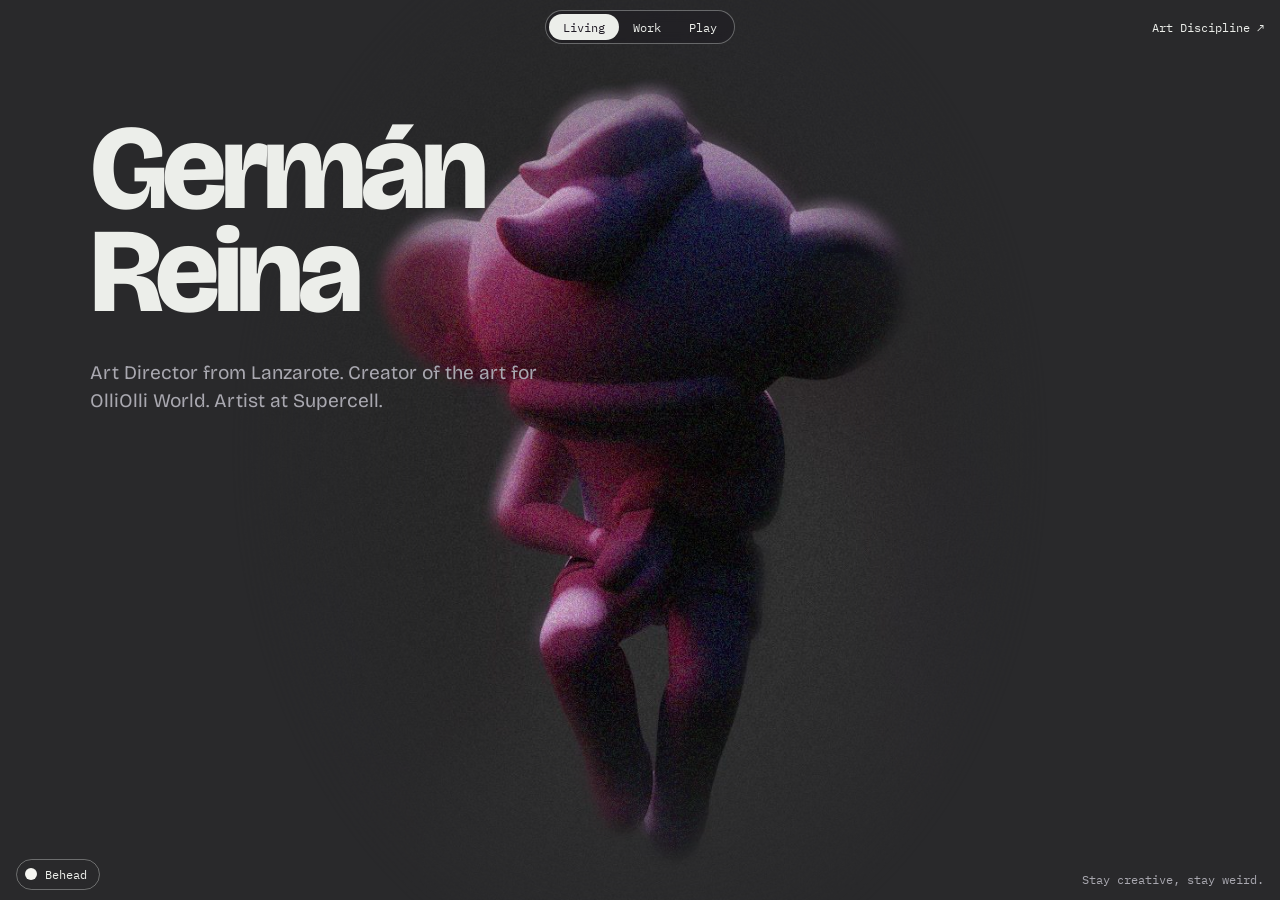
==== index.html @ c48fc584 "Home clip untouched on its own backdrop colour; head can go to the horizon; Living/Work labels; Play" ====
<!doctype html>
<html lang="en">
<head>
<meta charset="utf-8">
<meta name="viewport" content="width=device-width, initial-scale=1, viewport-fit=cover">
<title>Germán Reina</title>
<meta name="description" content="Germán Reina. Art Director from Lanzarote. Creator of the art for OlliOlli World. Artist at Supercell.">
<link rel="preconnect" href="https://fonts.googleapis.com">
<link rel="preconnect" href="https://fonts.gstatic.com" crossorigin>
<link rel="stylesheet" href="https://fonts.googleapis.com/css2?family=Bricolage+Grotesque:opsz,wght@12..96,400..800&family=IBM+Plex+Mono:wght@400;500&display=swap">
<link rel="stylesheet" href="css/style.css">
</head>
<body>
<!-- body:start -->
<header class="bar">
  <nav class="modes" aria-label="View">
    <a class="modes__btn" href="#gallery" data-mode="gallery">Living</a>
    <a class="modes__btn" href="#index" data-mode="index">Work</a>
    <a class="modes__btn" href="#play" data-mode="play">Play</a>
  </nav>
  <a class="bar__out" href="https://artdiscipline.com" target="_blank" rel="noopener">Art Discipline ↗</a>
</header>

<main>
  <section class="view gallery is-space" id="view-gallery" aria-label="Home">
    <div class="hero" id="hero">
      <div class="hero__stage" id="hero-stage" aria-hidden="true">
        <canvas class="hero__canvas" id="hero-canvas"></canvas>
        <video class="hero__video" id="hero-video" autoplay muted loop playsinline poster="images/home/ra-poster.jpg">
          <source src="images/home/ra.mp4" type="video/mp4">
        </video>
      </div>
      <div class="walltext walk__intro" id="hero-intro"></div>
    </div>
    <button class="daybtn" id="daybtn" type="button" aria-pressed="false"><span class="daybtn__dot" aria-hidden="true"></span><span id="daybtn-label">Behead</span></button>
    <div class="room" id="room" hidden></div>
    <div class="gallery__foot">
      <span id="room-count"></span>
      <span class="gallery__hint" id="hint"></span>
    </div>
  </section>

  <section class="view index" id="view-index" aria-label="Work" hidden>
    <div class="index__wrap">
      <div class="index__head">
        <h1 class="index__title">Work</h1>
        <div class="filters" role="group" aria-label="Filter projects">
          <button class="chip" type="button" data-filter="all" aria-pressed="true">Everything</button>
          <button class="chip" type="button" data-filter="studio" aria-pressed="false">Games and studio work</button>
          <button class="chip" type="button" data-filter="own" aria-pressed="false">Own projects</button>
        </div>
      </div>
      <p class="index__note" id="index-note"></p>
      <div class="table" id="table"></div>
      <footer class="index__foot" id="index-foot"></footer>
    </div>
  </section>
  <section class="view index" id="view-about" aria-label="About" hidden>
    <div class="index__wrap">
      <h1 class="index__title">About</h1>
      <div class="about">
        <div class="about__main">
          <p class="about__lead" id="about-lead"></p>
          <p class="about__text" id="about-text"></p>
          <h2>Get in touch</h2>
          <p class="about__mail"><a id="about-mail"></a></p>
          <div class="about__links" id="about-links"></div>
        </div>
        <figure class="about__photo" id="about-photo"></figure>
      </div>
      <div class="cols">
        <section>
          <h2>Experience</h2>
          <div class="rows" id="experience"></div>
        </section>
        <section>
          <h2>Talks &amp; workshops</h2>
          <div class="rows" id="talks"></div>
        </section>
      </div>
      <footer class="index__foot about__foot" id="about-foot"></footer>
    </div>
  </section>
  <section class="view play" id="view-play" aria-label="Play" hidden>
    <div class="play__head">
      <h1 class="index__title">Play</h1>
      <p class="play__note">Interactive sites and games.</p>
    </div>
    <figure class="play__frame" id="play-frame" aria-hidden="true">
      <div class="play__shot" id="play-shot"><a class="play__go" id="play-go" target="_blank" rel="noopener" tabindex="-1"></a></div>
      <figcaption id="play-cap"></figcaption>
    </figure>
    <nav class="play__list" id="play-list" aria-label="Interactive projects"></nav>
    <p class="play__foot" id="play-foot"></p>
    <div class="play__cross play__cross--h" id="cross-h" aria-hidden="true"></div>
    <div class="play__cross play__cross--v" id="cross-v" aria-hidden="true"></div>
    <span class="play__xy" id="cross-xy" aria-hidden="true"></span>
  </section>
</main>

<dialog class="sheet" id="sheet" aria-labelledby="sheet-title">
  <button class="sheet__close" type="button" id="sheet-close" aria-label="Close">Close ✕</button>
  <div class="sheet__body" id="sheet-body"></div>
</dialog>
<!-- body:end -->
<script src="js/projects.js"></script>
<script src="js/main.js"></script>
</body>
</html>
---- css/style.css ----
/* Layout: one fixed bar, then one of two views filling the rest of the screen.
   Gallery = a long foggy wall you walk sideways. Index = a plain list of the same projects. */
:root {
  --fog: #dde2e0;
  --fog-deep: #bfc8c6;
  --paper: #f5f5f1;
  --ink: #1f1a24;
  --ink-soft: #5c5762;
  --accent: #ff6b9a; /* the pink of the figure on the home page */
  --line: rgba(31, 26, 36, 0.16);
  --space: #29292b; /* the backdrop the home clip was rendered on, so the clip needs no correction */
  --star: #eceeea;
  --star-soft: #a9a8b0;

  --display: "Bricolage Grotesque", "Arial Narrow", Arial, sans-serif;
  --mono: "IBM Plex Mono", ui-monospace, Menlo, Consolas, monospace;

  --gutter-l: max(16px, env(safe-area-inset-left, 0px));
  --gutter-r: max(16px, env(safe-area-inset-right, 0px));
  color-scheme: light;
}

*, *::before, *::after { box-sizing: border-box; }
html, body { height: 100%; }
body {
  margin: 0;
  display: flex;
  flex-direction: column;
  overflow: hidden;
  background: var(--paper); /* the light pages run to the very bottom of the screen in one colour */
  color: var(--ink);
  font-family: var(--display);
  font-size: 16px;
  line-height: 1.45;
}
html { background: var(--paper); }
html:has(body[data-dark]), body[data-dark] { background: var(--space); }
html:has(body.is-skull[data-dark]), body.is-skull[data-dark] { background: #1f1f21; }
[hidden] { display: none !important; }
a { color: inherit; }
button { font: inherit; color: inherit; }
:focus-visible { outline: 2px solid var(--ink); outline-offset: 3px; }

/* ---------- bar ---------- */
.bar {
  flex: none;
  display: flex;
  align-items: center;
  justify-content: space-between;
  gap: 12px;
  padding-block: 10px;
  padding-left: var(--gutter-l);
  padding-right: var(--gutter-r);
  background: var(--paper);
  border-bottom: 1px solid var(--line);
  z-index: 5;
}
.bar__name {
  font-weight: 700;
  font-size: 1.05rem;
  letter-spacing: -0.01em;
  text-decoration: none;
  white-space: nowrap;
}
.bar__out {
  font-family: var(--mono);
  font-size: 0.78rem;
  text-decoration: none;
  white-space: nowrap;
}
.bar__out:hover { text-decoration: underline; }
.modes {
  display: flex;
  padding: 3px;
  border: 1px solid var(--ink);
  border-radius: 999px;
}
.modes__btn {
  padding: 4px 14px;
  border-radius: 999px;
  font-family: var(--mono);
  font-size: 0.78rem;
  text-decoration: none;
}
.modes { position: relative; touch-action: pan-y; user-select: none; -webkit-user-select: none; cursor: grab; }
.modes.is-dragging, .modes.is-dragging .modes__btn { cursor: grabbing; }
.modes__btn { position: relative; z-index: 1; transition: color 0.2s ease; -webkit-tap-highlight-color: transparent; }
.modes__btn.is-under { color: var(--paper); }
.modes__thumb { /* the pill that slides along the track; it overshoots a touch and settles */
  position: absolute;
  left: 0;
  top: 3px;
  bottom: 3px;
  width: 0;
  border-radius: 999px;
  background: var(--ink);
  opacity: 0;
  pointer-events: none;
  transition: transform 0.45s cubic-bezier(0.3, 1.4, 0.5, 1), width 0.3s ease, scale 0.16s ease, opacity 0.2s ease;
}
.modes.has-thumb .modes__thumb { opacity: 1; }
.modes.is-pressed .modes__thumb { scale: 0.93; }
.modes.is-dragging .modes__thumb { transition: width 0.16s ease, scale 0.16s ease; scale: 1.04 0.92; }
@media (prefers-reduced-motion: reduce) { .modes__thumb { transition: opacity 0.2s ease; } }
.bar { display: grid; grid-template-columns: 1fr auto 1fr; }
.bar .modes { grid-column: 2; }
.bar__out { grid-column: 3; justify-self: end; }
/* on the home page the bar has no band of its own: the switch floats over the dark */
body[data-float] .bar {
  position: absolute;
  left: 0;
  right: 0;
  top: 0;
  background: transparent;
  border-bottom-color: transparent;
}
body[data-dark] .bar { color: var(--star); }
body[data-dark] .modes { border-color: rgba(236, 238, 234, 0.35); background: rgba(23, 21, 29, 0.35); backdrop-filter: blur(6px); }
body[data-dark] .modes__thumb { background: var(--star); }
body[data-dark] .modes__btn.is-under { color: var(--ink); }
body[data-dark] .bar .glitch.is-glitching::after { mix-blend-mode: screen; }
body[data-dark] .bar :focus-visible { outline-color: var(--star); }
@media (max-width: 520px) {
  .bar__out { display: none; }
}

/* ---------- glitch on titles and links (js/main.js adds the classes) ---------- */
.glitch { position: relative; }
.glitch.is-glitching { animation: glitch-jolt 0.42s steps(1) both; }
.glitch.is-glitching::before,
.glitch.is-glitching::after {
  content: attr(data-text);
  position: absolute;
  inset: 0;
  box-sizing: border-box;
  padding: inherit;
  pointer-events: none;
  white-space: inherit;
  background: transparent;
}
.glitch.is-glitching::before { color: #ff2a5f; animation: glitch-a 0.42s steps(1) both; }
.glitch.is-glitching::after { color: #22e0ff; animation: glitch-b 0.42s steps(1) both; mix-blend-mode: multiply; }
.gallery .glitch.is-glitching::after,
.modes__btn[aria-current].glitch.is-glitching::after { mix-blend-mode: screen; }
@keyframes glitch-jolt {
  0% { transform: translate(0, 0); }
  15% { transform: translate(-2px, 0) skewX(-6deg); }
  30% { transform: translate(2px, 0); }
  45% { transform: translate(-1px, 0) skewX(4deg); }
  60% { transform: translate(1px, 0); }
  100% { transform: none; }
}
@keyframes glitch-a {
  0% { clip-path: inset(8% 0 70% 0); transform: translate(-4px, 0); }
  20% { clip-path: inset(55% 0 20% 0); transform: translate(5px, 0); }
  40% { clip-path: inset(30% 0 52% 0); transform: translate(-6px, 0); }
  60% { clip-path: inset(72% 0 6% 0); transform: translate(3px, 0); }
  80% { clip-path: inset(18% 0 66% 0); transform: translate(-2px, 0); }
  100% { clip-path: inset(50% 0 50% 0); transform: none; }
}
@keyframes glitch-b {
  0% { clip-path: inset(62% 0 14% 0); transform: translate(4px, 0); }
  20% { clip-path: inset(12% 0 68% 0); transform: translate(-5px, 0); }
  40% { clip-path: inset(80% 0 4% 0); transform: translate(6px, 0); }
  60% { clip-path: inset(36% 0 44% 0); transform: translate(-3px, 0); }
  80% { clip-path: inset(4% 0 82% 0); transform: translate(2px, 0); }
  100% { clip-path: inset(50% 0 50% 0); transform: none; }
}
.hero .walk__intro h1 { pointer-events: auto; cursor: pointer; width: max-content; max-width: 100%; }
.hero .walk__intro h1:focus-visible { outline-color: var(--star); }
@media (prefers-reduced-motion: reduce) {
  .glitch.is-glitching, .glitch.is-glitching::before, .glitch.is-glitching::after { animation: none; content: none; }
}

/* ---------- views ---------- */
main { flex: 1; min-height: 0; position: relative; }
.view { height: 100%; }

/* ---------- gallery ---------- */
.gallery {
  position: relative;
  overflow: hidden;
  background:
    linear-gradient(to bottom, var(--paper) 0%, var(--fog) 55%, var(--fog) 76%, var(--fog-deep) 76%, var(--fog) 100%);
}
.room {
  position: relative;
  height: 100%;
  display: flex;
  align-items: center;
  gap: clamp(56px, 10vw, 160px);
  padding: 0 max(16px, 9vw) 9vh;
  overflow-x: auto;
  overflow-y: hidden;
  scrollbar-width: none;
  cursor: grab;
  outline-offset: -4px;
}
.room::-webkit-scrollbar { display: none; }
.room.is-dragging { cursor: grabbing; }

.walltext {
  flex: none;
  width: min(34rem, 82vw);
}
.walltext h1 {
  margin: 0 0 0.3em;
  font-size: clamp(3.2rem, 11vw, 7.5rem);
  font-weight: 800;
  line-height: 0.86;
  letter-spacing: -0.045em;
  text-wrap: balance;
}
.walltext p {
  margin: 0;
  max-width: 30rem;
  font-size: clamp(1rem, 1.6vw, 1.2rem);
  color: var(--ink-soft);
}
.walltext--end h2 {
  margin: 0 0 0.4em;
  font-size: clamp(2rem, 5vw, 3.4rem);
  font-weight: 800;
  line-height: 0.95;
  letter-spacing: -0.03em;
}
.walltext__links {
  display: flex;
  flex-direction: column;
  align-items: flex-start;
  gap: 6px;
  margin-top: 1.2em;
  font-family: var(--mono);
  font-size: 0.9rem;
}

.piece {
  flex: none;
  display: flex;
  flex-direction: column;
  gap: 10px;
  padding: 0;
  border: 0;
  background: none;
  text-align: left;
  cursor: pointer;
  transform: translateY(var(--lift, 0));
  transition: filter 0.25s linear, opacity 0.25s linear;
  will-change: filter, opacity;
}
.frame {
  position: relative;
  display: block;
  height: min(calc(var(--h) * 1vh), 34rem);
  aspect-ratio: var(--ar);
  max-width: 82vw;
  overflow: hidden;
  background: var(--tone);
  box-shadow: 0 30px 50px -28px rgba(31, 26, 36, 0.55);
  transition: transform 0.3s ease;
}
.piece:hover .frame, .piece:focus-visible .frame { transform: translateY(-6px); }
.frame img { display: block; width: 100%; height: 100%; object-fit: cover; }
.frame--empty {
  display: flex;
  flex-direction: column;
  justify-content: space-between;
  padding: clamp(12px, 2vw, 22px);
  background:
    repeating-linear-gradient(135deg, rgba(31, 26, 36, 0.06) 0 2px, transparent 2px 14px),
    var(--tone);
}
.frame__pending {
  font-family: var(--mono);
  font-size: 0.7rem;
  letter-spacing: 0.08em;
  text-transform: uppercase;
}
.frame__title {
  font-size: clamp(1.6rem, 4.4vh, 3rem);
  font-weight: 800;
  line-height: 0.92;
  letter-spacing: -0.03em;
  overflow-wrap: anywhere;
}
.label {
  display: flex;
  justify-content: space-between;
  gap: 16px;
  font-family: var(--mono);
  font-size: 0.75rem;
  color: var(--ink-soft);
}
.label b { font-weight: 500; color: var(--ink); }

.fog, .grain { position: absolute; inset: 0; pointer-events: none; }
.fog i {
  position: absolute;
  width: 70vw;
  height: 60%;
  border-radius: 50%;
  background: radial-gradient(closest-side, rgba(245, 245, 241, 0.85), rgba(245, 245, 241, 0));
  filter: blur(30px);
  animation: drift 46s linear infinite alternate;
}
.fog i:nth-child(1) { left: -30vw; top: 5%; }
.fog i:nth-child(2) { left: 45vw; top: 38%; animation-duration: 64s; animation-direction: alternate-reverse; }
.fog i:nth-child(3) { left: 10vw; top: 62%; height: 45%; animation-duration: 80s; }
@keyframes drift {
  from { transform: translateX(-12vw); }
  to { transform: translateX(28vw); }
}
.grain {
  opacity: 0.22;
  mix-blend-mode: multiply;
  background-image: url("data:image/svg+xml,%3Csvg xmlns='http://www.w3.org/2000/svg' width='160' height='160'%3E%3Cfilter id='n'%3E%3CfeTurbulence type='fractalNoise' baseFrequency='.9' numOctaves='2' stitchTiles='stitch'/%3E%3CfeColorMatrix values='0 0 0 0 0 0 0 0 0 0 0 0 0 0 0 0 0 0 .55 0'/%3E%3C/filter%3E%3Crect width='100%25' height='100%25' filter='url(%23n)'/%3E%3C/svg%3E");
}
.gallery__foot {
  position: absolute;
  left: 0;
  right: 0;
  bottom: 0;
  display: flex;
  justify-content: space-between;
  gap: 12px;
  padding-block: 12px;
  padding-left: var(--gutter-l);
  padding-right: var(--gutter-r);
  padding-bottom: calc(12px + env(safe-area-inset-bottom, 0px));
  font-family: var(--mono);
  font-size: 0.75rem;
  pointer-events: none;
}

/* ---------- walkable gallery ---------- */
.walk { position: absolute; inset: 0; }
.walk canvas { display: block; width: 100%; height: 100%; touch-action: none; }
.walk__intro {
  position: absolute;
  left: max(16px, 7vw);
  top: 9%;
  pointer-events: none;
}
.walk__up, .walk__end {
  position: absolute;
  font-family: var(--mono);
  font-size: 0.8rem;
  color: var(--star);
}
.walk__up {
  left: 50%;
  bottom: calc(44px + env(safe-area-inset-bottom, 0px));
  transform: translateX(-50%);
  width: 46px;
  height: 46px;
  padding: 0;
  border: 1px solid var(--star-soft);
  border-radius: 50%;
  background: var(--space);
  color: var(--star);
  font-size: 1.15rem;
  line-height: 1;
  cursor: pointer;
  z-index: 3;
}
.walk__up:hover { background: var(--accent); border-color: var(--accent); color: var(--ink); }
.walk__end {
  left: 50%;
  bottom: 52px;
  transform: translateX(-50%);
  z-index: 2;
  display: flex;
  flex-wrap: wrap;
  align-items: center;
  justify-content: center;
  gap: 10px 16px;
  width: max-content;
  max-width: calc(100% - 32px);
  padding: 12px 18px;
  border: 1px solid var(--star-soft);
  border-radius: 14px;
  background: var(--space);
}
.walk__end button {
  padding: 5px 14px;
  border: 0;
  border-radius: 999px;
  background: var(--accent);
  color: var(--ink);
  cursor: pointer;
}
.walk__up:focus-visible, .walk__end button:focus-visible, .walk__end a:focus-visible { outline-color: var(--star); }

/* soft focus and darkness towards the edges of the view, clear around the figure */
.walk__blur {
  position: absolute;
  inset: 0;
  pointer-events: none;
  background: radial-gradient(ellipse 75% 75% at 50% 50%, rgba(23, 21, 29, 0) 45%, rgba(23, 21, 29, 0.6) 100%);
  -webkit-backdrop-filter: blur(5px);
  backdrop-filter: blur(5px);
  -webkit-mask-image: radial-gradient(ellipse 72% 72% at 50% 50%, transparent 52%, #000 100%);
  mask-image: radial-gradient(ellipse 72% 72% at 50% 50%, transparent 52%, #000 100%);
  opacity: 0;
  transition: opacity 1.2s ease;
}
.walk[data-mode="walk"] .walk__blur, .walk[data-mode="drop"] .walk__blur { opacity: 1; }

/* the fall: project cards spiral up around the figure.
   Two layers with the same perspective: one under the canvas (behind the figure), one over it. */
.walk canvas { position: relative; z-index: 1; }
.walk__blur { z-index: 2; }
.walk__intro { z-index: 3; }
.walk__end { z-index: 3; }
.fall {
  position: absolute;
  inset: 0;
  overflow: hidden;
  pointer-events: none;
  perspective: 1100px;
  perspective-origin: 50% 50%;
}
.fall--back { z-index: 0; }
.fall--front { z-index: 2; }
.fcard {
  position: absolute;
  left: 50%;
  top: 50%;
  will-change: transform, opacity;
}
.fcard__art {
  position: relative;
  display: block;
  width: min(30vw, 27rem, calc(46vh * (var(--ar))));
  padding: 0;
  border: 0;
  background: none;
  cursor: pointer;
  pointer-events: auto;
  touch-action: none;
}
.fcard__art .frame {
  width: 100%;
  max-width: none;
  height: auto;
  border-radius: 18px;
  box-shadow: 0 50px 80px -30px rgba(0, 0, 0, 0.85);
}
.fcard__art .frame--empty .frame__title { visibility: hidden; }
.fcard__art:hover .frame, .fcard__art:focus-visible .frame { transform: scale(1.03); }
.fcard__art:focus-visible { outline-color: var(--star); }
.fcard__pill {
  position: absolute;
  left: 16px;
  bottom: 16px;
  padding: 3px 12px;
  border-radius: 999px;
  background: var(--paper);
  color: var(--ink);
  font-family: var(--mono);
  font-size: 0.85rem;
}
.fcard__text { display: none; }
@media (max-width: 720px) {
  .fcard__art { width: min(56vw, 20rem, calc(32vh * (var(--ar)))); }
}

/* other home screens being tried out, and the switch between them */
.stage { position: absolute; inset: 0; }
.stage canvas { display: block; width: 100%; height: 100%; touch-action: none; position: relative; z-index: 1; }
.homes {
  position: absolute;
  right: max(16px, env(safe-area-inset-right, 0px));
  top: 14px;
  z-index: 4;
  display: flex;
  flex-wrap: wrap;
  justify-content: flex-end;
  align-items: center;
  gap: 4px;
  max-width: calc(100% - 32px);
  font-family: var(--mono);
  font-size: 0.74rem;
  color: var(--star-soft);
}
.homes span { margin-right: 6px; }
.homes a {
  padding: 4px 11px;
  border: 1px solid var(--star-soft);
  border-radius: 999px;
  background: var(--space);
  color: var(--star);
  text-decoration: none;
}
.homes a[aria-current] { background: var(--star); border-color: var(--star); color: var(--ink); }
.homes a:focus-visible { outline-color: var(--star); }
.tip {
  position: fixed;
  z-index: 6;
  transform: translate(14px, 14px);
  padding: 3px 12px;
  border-radius: 999px;
  background: var(--paper);
  color: var(--ink);
  font-family: var(--mono);
  font-size: 0.8rem;
  pointer-events: none;
  white-space: nowrap;
}
@media (max-width: 720px) {
  .homes { top: auto; bottom: calc(64px + env(safe-area-inset-bottom, 0px)); left: 16px; right: 16px; justify-content: flex-start; }
}

/* on a phone the name sits over the building, so it gets a dark fade behind it */
@media (max-width: 720px) {
  .gallery.is-space .walk__intro {
    left: 0;
    right: 0;
    top: 0;
    width: auto;
    padding: 9% max(16px, env(safe-area-inset-right, 0px)) 56px max(16px, env(safe-area-inset-left, 0px));
    background: linear-gradient(var(--space) 62%, rgba(23, 21, 29, 0));
  }
}

/* the interactive gallery sits in dark space; the rest of the site stays light */
.gallery.is-space { background: var(--space); }
.gallery.is-space .grain { display: none; }
.gallery.is-space .walltext h1 { color: var(--star); }
.gallery.is-space .walltext p { color: var(--star-soft); }
.gallery.is-space .gallery__foot { color: var(--star-soft); z-index: 4; }

.gallery.is-space .walltext .walk__cta {
  margin-top: 1.4em;
  font-family: var(--mono);
  font-size: 0.85rem;
  color: var(--accent);
}

/* ---------- index ---------- */
.index { overflow-y: auto; background: var(--paper); }
.index::after { /* the bottom edge blurs out as the list scrolls under it */
  content: "";
  display: block;
  position: sticky;
  left: 0;
  bottom: 0;
  z-index: 3;
  height: 72px;
  margin-top: -72px;
  pointer-events: none;
  -webkit-backdrop-filter: blur(7px);
  backdrop-filter: blur(7px);
  background: linear-gradient(rgba(245, 245, 241, 0), var(--paper));
  -webkit-mask-image: linear-gradient(transparent, #000 75%);
  mask-image: linear-gradient(transparent, #000 75%);
  transition: opacity 0.2s;
}

.index.is-end::after { opacity: 0; } /* at the very bottom there is nothing left to blur, so the page ends clean */
.index__wrap {
  max-width: 68rem;
  margin: 0 auto;
  padding-block: clamp(24px, 5vw, 56px);
  padding-left: var(--gutter-l);
  padding-right: var(--gutter-r);
}
.index__head {
  display: flex;
  flex-wrap: wrap;
  align-items: flex-end;
  justify-content: space-between;
  gap: 16px;
  margin-bottom: 20px;
}
.index__title {
  margin: 0;
  font-size: clamp(2.4rem, 7vw, 4.5rem);
  font-weight: 800;
  line-height: 0.9;
  letter-spacing: -0.04em;
}
.filters { display: flex; flex-wrap: wrap; gap: 6px; }
.chip {
  padding: 5px 12px;
  border: 1px solid var(--ink);
  border-radius: 999px;
  background: none;
  font-family: var(--mono);
  font-size: 0.75rem;
  cursor: pointer;
}
.chip[aria-pressed="true"] { background: var(--ink); color: var(--paper); }

.table { border-top: 1px solid var(--ink); }
.row {
  display: grid;
  grid-template-columns: 6.5rem minmax(0, 1.3fr) minmax(0, 1.2fr) minmax(0, 1.2fr) 1.5rem;
  align-items: baseline;
  gap: 16px;
  width: 100%;
  padding: 14px 8px;
  border: 0;
  border-bottom: 1px solid var(--line);
  background: none;
  text-align: left;
  cursor: pointer;
}
.row:hover, .row:focus-visible { background: var(--accent); }
.row__year, .row__role, .row__with, .row__go {
  font-family: var(--mono);
  font-size: 0.8rem;
  font-variant-numeric: tabular-nums;
}
.row__role, .row__with { color: var(--ink-soft); }
.row:hover .row__role, .row:hover .row__with { color: var(--ink); }
.row__title {
  font-size: clamp(1.2rem, 2.4vw, 1.7rem);
  font-weight: 700;
  line-height: 1.05;
  letter-spacing: -0.02em;
}
.row__go { text-align: right; }
@media (max-width: 720px) {
  .row { grid-template-columns: 5.5rem minmax(0, 1fr); gap: 4px 12px; }
  .row__role, .row__with { grid-column: 2; }
  .row__go { display: none; }
}
.index__foot {
  position: relative;
  z-index: 4; /* above the blur at the bottom edge, so the links stay sharp */
  display: flex;
  flex-wrap: wrap;
  gap: 8px 20px;
  margin-top: 28px;
  font-family: var(--mono);
  font-size: 0.8rem;
}
.index__foot .credit, .play__foot .credit { margin-left: auto; color: var(--ink-soft); }

/* ---------- home: the Ra video behind the name ---------- */
.hero {
  position: absolute;
  inset: 0;
  overflow: hidden;
  perspective: 1200px;
}
.hero__stage {
  position: absolute;
  inset: -4%;
  transition: transform 0.6s cubic-bezier(0.2, 0.7, 0.2, 1);
  will-change: transform;
}
.hero__canvas {
  position: absolute;
  inset: 0;
  width: 100%;
  height: 100%;
  touch-action: none;
}
/* the video only feeds the canvas */
.hero__video { position: absolute; left: 0; top: 0; width: 2px; height: 2px; opacity: 0; pointer-events: none; }
.hero .walk__intro { pointer-events: none; top: max(13%, 84px); }
@media (max-width: 720px) {
  .hero .walltext h1 { font-size: clamp(2.6rem, 13vw, 3.4rem); }
  .gallery.is-space .hero .walk__intro { top: 0; padding-top: 76px; padding-bottom: 40px; background: linear-gradient(var(--space) 40%, rgba(23, 21, 29, 0)); }
}
@media (prefers-reduced-motion: reduce) { .hero__stage { transition: none; } }

/* ---------- day / night switch on the home page ---------- */
.daybtn {
  position: absolute;
  left: max(16px, env(safe-area-inset-left, 0px));
  bottom: calc(10px + env(safe-area-inset-bottom, 0px));
  z-index: 5;
  display: flex;
  align-items: center;
  gap: 8px;
  padding: 6px 12px 6px 8px;
  border: 1px solid rgba(236, 238, 234, 0.35);
  border-radius: 999px;
  background: none;
  color: var(--star);
  font-family: var(--mono);
  font-size: 0.75rem;
  cursor: pointer;
}
.daybtn__dot { width: 12px; height: 12px; border-radius: 50%; background: var(--paper); }
.daybtn[aria-pressed="true"] .daybtn__dot { background: var(--accent); }
.daybtn:hover { border-color: var(--accent); color: var(--accent); }
.daybtn:focus-visible { outline-color: var(--star); }
/* skull mode: a touch darker, the name out of focus so the skull has the stage */
.gallery.is-space { transition: background-color 0.8s ease; }
.gallery.is-space.is-skull { background: #1f1f21; }
.gallery .walltext h1, .gallery .walltext p { transition: filter 0.5s ease, opacity 0.5s ease; }
.gallery.is-skull .walltext h1, .gallery.is-skull .walltext p { filter: blur(2.2px); opacity: 0.6; }
.gallery.is-skull .hero .walk__intro h1 { pointer-events: none; }
.hero__gl { position: absolute; inset: 0; width: 100%; height: 100%; pointer-events: none; }
.gallery.is-skull .hero__canvas { cursor: grab; }
.gallery.is-skull .hero.is-holding .hero__canvas { cursor: grabbing; }
.gallery.is-skull .hero__stage { transform: none !important; }
.gallery.is-switching .hero, .gallery.is-switching .gallery__foot { animation: flip-glitch 0.5s steps(1) both; }
@keyframes flip-glitch { /* a jolt in torn strips; no inverted colours, which flashed white blocks */
  0% { transform: translate(-10px, 0) skewX(-4deg); filter: saturate(1.8) hue-rotate(-25deg); clip-path: inset(0 0 62% 0); }
  14% { transform: translate(14px, 0); filter: none; clip-path: inset(38% 0 20% 0); }
  28% { transform: translate(-6px, 3px) skewX(3deg); filter: saturate(1.8) hue-rotate(25deg); clip-path: inset(70% 0 0 0); }
  42% { transform: translate(8px, -2px); filter: none; clip-path: inset(12% 0 48% 0); }
  58% { transform: translate(-3px, 0); filter: none; clip-path: none; }
  74% { transform: translate(2px, 0); filter: none; }
  100% { transform: none; filter: none; clip-path: none; }
}
@media (prefers-reduced-motion: reduce) { .gallery.is-switching .hero, .gallery.is-switching .gallery__foot { animation: none; } }
@media (max-width: 720px) {
  .gallery.is-space.is-skull .hero .walk__intro { background: none; }
  .gallery__hint { text-align: right; }
}

/* ---------- play: a staircase of sites, in the Index's light style ---------- */
.play {
  position: relative;
  overflow: hidden;
  background: var(--paper);
  color: var(--ink);
  cursor: crosshair;
  touch-action: none; /* the page handles the drag itself, so the browser does not fight it */
}
.play__head {
  position: absolute;
  z-index: 4;
  left: max(16px, 6vw, env(safe-area-inset-left, 0px));
  top: clamp(24px, 5vw, 56px);
  transition: opacity 0.3s ease, filter 0.3s ease;
}
/* the top of the page keeps its heading readable: names sliding up under it fade and blur out */
.play::before {
  content: "";
  position: absolute;
  z-index: 3;
  left: 0;
  right: 0;
  top: 0;
  height: clamp(165px, 27vh, 230px);
  pointer-events: none;
  background: linear-gradient(var(--paper) 45%, rgba(245, 245, 241, 0));
  -webkit-backdrop-filter: blur(7px);
  backdrop-filter: blur(7px);
  -webkit-mask-image: linear-gradient(#000 55%, transparent);
  mask-image: linear-gradient(#000 55%, transparent);
}
.play__foot {
  position: absolute;
  z-index: 4;
  display: flex;
  flex-wrap: wrap;
  gap: 8px 20px;
  left: 0;
  right: 0;
  bottom: 0;
  margin: 0;
  padding: 34px max(16px, 6vw, env(safe-area-inset-right, 0px)) calc(12px + env(safe-area-inset-bottom, 0px)) max(16px, 6vw, env(safe-area-inset-left, 0px));
  background: linear-gradient(rgba(245, 245, 241, 0), var(--paper) 55%); /* the wheel's names fade out behind the links */
  font-family: var(--mono);
  font-size: 0.8rem;
}
.play__note { margin: 10px 0 0; font-family: var(--mono); font-size: 0.8rem; color: var(--ink-soft); }
.play__list {
  position: absolute;
  z-index: 2;
  inset: 0;
  display: flex;
  flex-direction: column;
  align-items: flex-start;
  transition: transform 0.45s cubic-bezier(0.2, 0.8, 0.2, 1);
  will-change: transform;
}
.play__list.is-dragging { transition: none; }
.play__item {
  --push: 0;
  position: relative;
  z-index: 2;
  display: block;
  flex: none;
  height: var(--line, 1.22em);
  margin-left: calc(var(--i) * var(--step, 0px));   /* each name one step further right */
  padding: 0 0.06em;
  color: var(--ink);
  font-weight: 800;
  line-height: var(--line, 1.22em);
  letter-spacing: -0.045em;
  text-decoration: none;
  white-space: nowrap;
  cursor: pointer;
  /* the names before and after the chosen one fly away from it along the staircase's own diagonal */
  transform: translate(calc(var(--push) * var(--step, 0px) * 0.85), calc(var(--push) * var(--line, 1.22em) * 0.85));
  transition: transform 0.55s cubic-bezier(0.2, 1.5, 0.35, 1), opacity 0.25s, filter 0.25s;
}
.play.has-active .play__item:not(.is-active) { opacity: 0.3; filter: blur(1.5px); }
.play__item--soon { cursor: default; }
/* no highlight and no glow on the chosen name */
.play__item.is-active { z-index: 4; }
.play__item:focus-visible { outline-color: var(--ink); }
.play__frame {
  position: absolute;
  z-index: 1;
  left: 54%;
  top: 54%;
  width: min(52vw, 46rem, 92vh);
  margin: 0;
  transform: translate(-50%, -50%);
  opacity: 0;
  pointer-events: none;
}
.play__frame.is-in { opacity: 1; }
.play__shot {
  aspect-ratio: 16 / 10;
  border: 1px solid var(--ink);
  background-size: cover;
  background-position: center top;
}
.play__frame figcaption { margin-top: 6px; font-family: var(--mono); font-size: 0.74rem; color: var(--ink-soft); }
.play__frame.is-in .play__shot { animation: frame-in 0.34s steps(1) both; }
@keyframes frame-in { /* opens in a few torn strips, then holds still */
  0% { clip-path: inset(0 0 78% 0); transform: translateX(-10px); }
  25% { clip-path: inset(34% 0 30% 0); transform: translateX(8px); }
  50% { clip-path: inset(0 0 22% 0); transform: translateX(-4px); }
  75% { clip-path: inset(0 0 0 0); transform: translateX(2px); }
  100% { clip-path: inset(0 0 0 0); transform: none; }
}
.play__tag { display: none; }
/* ---- the wheel ---- */
.play.is-wheel .play__list { display: block; transition: none; transform: none; transform-style: preserve-3d; pointer-events: none; } /* names set back in depth would otherwise sit behind the list's own surface and miss the pointer */
.play.is-wheel .play__item {
  position: absolute;
  left: 0;
  top: 0;
  margin: 0;
  transform-origin: 0 50%;
  transition: opacity 0.2s;
  will-change: transform, opacity;
  backface-visibility: hidden;
}
.play.is-wheel.has-active .play__item:not(.is-active) { opacity: inherit; filter: inherit; }
.play.is-wheel .play__frame {
  z-index: 3;
  left: 0;
  top: 0;
  width: min(42vw, 38rem, 78vh);
  transform-origin: 0 0;
  transition: opacity 0.16s ease; /* its growth is driven frame by frame, on the same clock as the wheel */
}
.play__go { display: none; }
.play.is-wheel .play__go { display: block; position: absolute; inset: 0; z-index: 1; }
.play.is-wheel .play__frame.is-in { pointer-events: auto; }
.play.is-wheel .play__frame.is-in .play__shot { animation: none; }
.play.is-wheel .play__shot { position: relative; }
.play.is-wheel .play__shot::after { /* starts as solid ink, like the word it grew from, and clears to show the site */
  content: "";
  position: absolute;
  inset: 0;
  background: var(--ink);
  opacity: 1;
  transition: opacity 0.4s ease 0.1s;
}
.play.is-wheel .play__frame.is-in .play__shot::after { opacity: 0; }
.play.is-wheel .play__item { transition: opacity 0.14s ease; }
.play.is-wheel .play__frame figcaption { position: absolute; left: 0; top: 100%; right: 0; opacity: 0; transition: opacity 0.25s ease 0.4s; }
.play.is-wheel .play__frame.is-in figcaption { opacity: 1; }
@media (max-width: 720px) { .play.is-wheel .play__frame { width: min(76vw, 22rem); } }
.play__cross, .play__xy { position: absolute; left: 0; top: 0; z-index: 5; pointer-events: none; opacity: 0; }
.play.has-cross .play__cross, .play.has-cross .play__xy { opacity: 1; }
.play__cross--h { width: 100%; height: 1px; background: var(--line); }
.play__cross--v { width: 1px; height: 100%; background: var(--line); }
.play__xy { font-family: var(--mono); font-size: 0.66rem; color: var(--ink-soft); white-space: pre; }
@media (max-width: 720px) {
  .play__frame { width: min(84vw, 24rem); }
}
@media (prefers-reduced-motion: reduce) {
  .play__item, .play__list { transition: none; }
  .play__frame.is-in .play__shot { animation: none; }
}

/* ---------- the four doors under the name ---------- */
.walk__doors {
  display: grid;
  grid-template-columns: repeat(2, minmax(0, max-content));
  gap: 0 28px;
  margin-top: 1.6em;
}
.walk__door {
  display: flex;
  flex-direction: column;
  padding: 9px 0 10px;
  border-top: 1px solid rgba(236, 238, 234, 0.22);
  color: var(--star);
  text-decoration: none;
  pointer-events: auto;
}
.walk__door-title { font-size: 1.05rem; font-weight: 700; letter-spacing: -0.01em; }
.walk__door-sub { font-family: var(--mono); font-size: 0.72rem; color: var(--star-soft); }
.walk__door:hover, .walk__door:focus-visible { color: var(--accent); border-top-color: var(--accent); outline-color: var(--star); }

/* ---------- index note, about ---------- */
.index__note { margin: -6px 0 16px; font-family: var(--mono); font-size: 0.8rem; color: var(--ink-soft); }
#view-about h2 {
  margin: 0 0 10px;
  font-family: var(--mono);
  font-size: 0.76rem;
  font-weight: 500;
  letter-spacing: 0.08em;
  text-transform: uppercase;
  color: var(--ink-soft);
}
#view-about p, #view-about figure { margin: 0; }
.about {
  display: grid;
  grid-template-columns: minmax(0, 1fr) minmax(0, 0.85fr);
  gap: clamp(24px, 5vw, 64px);
  align-items: start;
  margin-top: clamp(20px, 3vw, 36px);
}
.about__lead {
  font-size: clamp(1.5rem, 3.2vw, 2.3rem);
  font-weight: 700;
  line-height: 1.05;
  letter-spacing: -0.025em;
  text-wrap: balance;
}
#view-about .about__text { margin: 0.9em 0 2em; max-width: 34rem; font-size: 1.1rem; }
.about__mail { font-size: clamp(1.1rem, 2vw, 1.4rem); font-weight: 700; overflow-wrap: anywhere; }
.about__links {
  display: flex;
  flex-wrap: wrap;
  gap: 6px 16px;
  margin-top: 14px;
  font-family: var(--mono);
  font-size: 0.82rem;
}
.about__photo img { display: block; width: 100%; height: auto; }
.about__photo figcaption { margin-top: 6px; font-family: var(--mono); font-size: 0.72rem; color: var(--ink-soft); }
.cols {
  display: grid;
  grid-template-columns: repeat(2, minmax(0, 1fr));
  gap: clamp(24px, 5vw, 64px);
  margin-top: clamp(32px, 5vw, 56px);
}
.rows { border-top: 1px solid var(--ink); }
.xrow {
  display: grid;
  grid-template-columns: 9.5rem minmax(0, 1fr);
  gap: 14px;
  padding: 12px 0;
  border-bottom: 1px solid var(--line);
  text-decoration: none;
}
.xrow--link { grid-template-columns: minmax(0, 1fr); padding-inline: 8px; margin-inline: -8px; }
.xrow--link:hover, .xrow--link:focus-visible { background: var(--accent); }
.xrow__when { font-family: var(--mono); font-size: 0.76rem; color: var(--ink-soft); padding-top: 3px; }
.xrow__body { display: flex; flex-direction: column; min-width: 0; }
.xrow__body strong { font-size: 1.1rem; font-weight: 700; letter-spacing: -0.01em; }
.xrow__body span { color: var(--ink-soft); }
.about__foot { justify-content: space-between; color: var(--ink-soft); }
.sheet__links { display: flex; flex-direction: column; align-items: flex-start; gap: 6px; margin: 0; font-family: var(--mono); font-size: 0.85rem; }
@media (max-width: 720px) {
  .about, .cols { grid-template-columns: minmax(0, 1fr); }
  .about__photo { order: -1; }
  .xrow { grid-template-columns: minmax(0, 1fr); gap: 2px; }
  .walk__doors { margin-top: 1em; }
  .walk__door { padding: 6px 0 7px; }
}

/* ---------- index: a preview that follows the pointer along the rows ---------- */
.peek {
  position: fixed;
  left: 0;
  top: 0;
  z-index: 0; /* behind the list, so the rows stay readable over it */
  width: min(58vw, 54rem, 120vh);
  aspect-ratio: 16 / 10;
  display: flex;
  align-items: flex-end;
  padding: 10px 12px;
  border: 1px solid var(--ink);
  background-color: var(--paper);
  background-size: cover;
  background-position: center;
  font-family: var(--mono);
  font-size: 0.7rem;
  letter-spacing: 0.08em;
  text-transform: uppercase;
  color: rgba(31, 26, 36, 0.6);
  pointer-events: none;
  opacity: 0;
  transition: opacity 0.15s ease;
  will-change: transform;
}
.peek.is-on { opacity: 1; }
@media (pointer: coarse) { .peek { display: none; } } /* phones keep the plain list */
.index__wrap { position: relative; z-index: 1; }

/* ---------- project sheet ---------- */
.sheet {
  width: min(40rem, 100%);
  max-width: 100%;
  height: 100%;
  max-height: 100%;
  margin: 0 0 0 auto;
  padding: 0;
  border: 0;
  border-left: 1px solid var(--ink);
  background: var(--paper);
  color: var(--ink);
  overflow-y: auto;
}
.sheet::backdrop { background: rgba(221, 226, 224, 0.7); backdrop-filter: blur(6px); }
.sheet__close {
  position: sticky;
  top: 0;
  float: right;
  margin: 12px var(--gutter-r) 0 0;
  padding: 5px 12px;
  border: 1px solid var(--ink);
  border-radius: 999px;
  background: var(--paper);
  font-family: var(--mono);
  font-size: 0.75rem;
  cursor: pointer;
  z-index: 1;
}
.sheet__body {
  padding-block: clamp(20px, 4vw, 40px);
  padding-left: max(20px, env(safe-area-inset-left, 0px));
  padding-right: max(20px, env(safe-area-inset-right, 0px));
}
.sheet__title {
  margin: 0 0 0.35em;
  font-size: clamp(2.2rem, 7vw, 4rem);
  font-weight: 800;
  line-height: 0.9;
  letter-spacing: -0.04em;
  text-wrap: balance;
}
.sheet__meta {
  display: grid;
  grid-template-columns: 4.5rem minmax(0, 1fr);
  gap: 4px 12px;
  margin: 0 0 20px;
  font-family: var(--mono);
  font-size: 0.8rem;
}
.sheet__meta dt { color: var(--ink-soft); }
.sheet__meta dd { margin: 0; }
.sheet__notes { margin: 0 0 24px; padding: 0; list-style: none; max-width: 34rem; font-size: 1.1rem; }
.sheet__notes li + li { margin-top: 6px; }
.sheet__link { font-family: var(--mono); font-size: 0.85rem; }
.sheet__images { display: grid; gap: 12px; margin-top: 24px; }
.sheet__images img { display: block; width: 100%; height: auto; }
.sheet__images .frame { width: 100%; max-width: 100%; height: auto; aspect-ratio: 16 / 10; box-shadow: none; }

@media (prefers-reduced-motion: reduce) {
  .fog i { animation: none; }
  .piece, .frame { transition: none; }
}
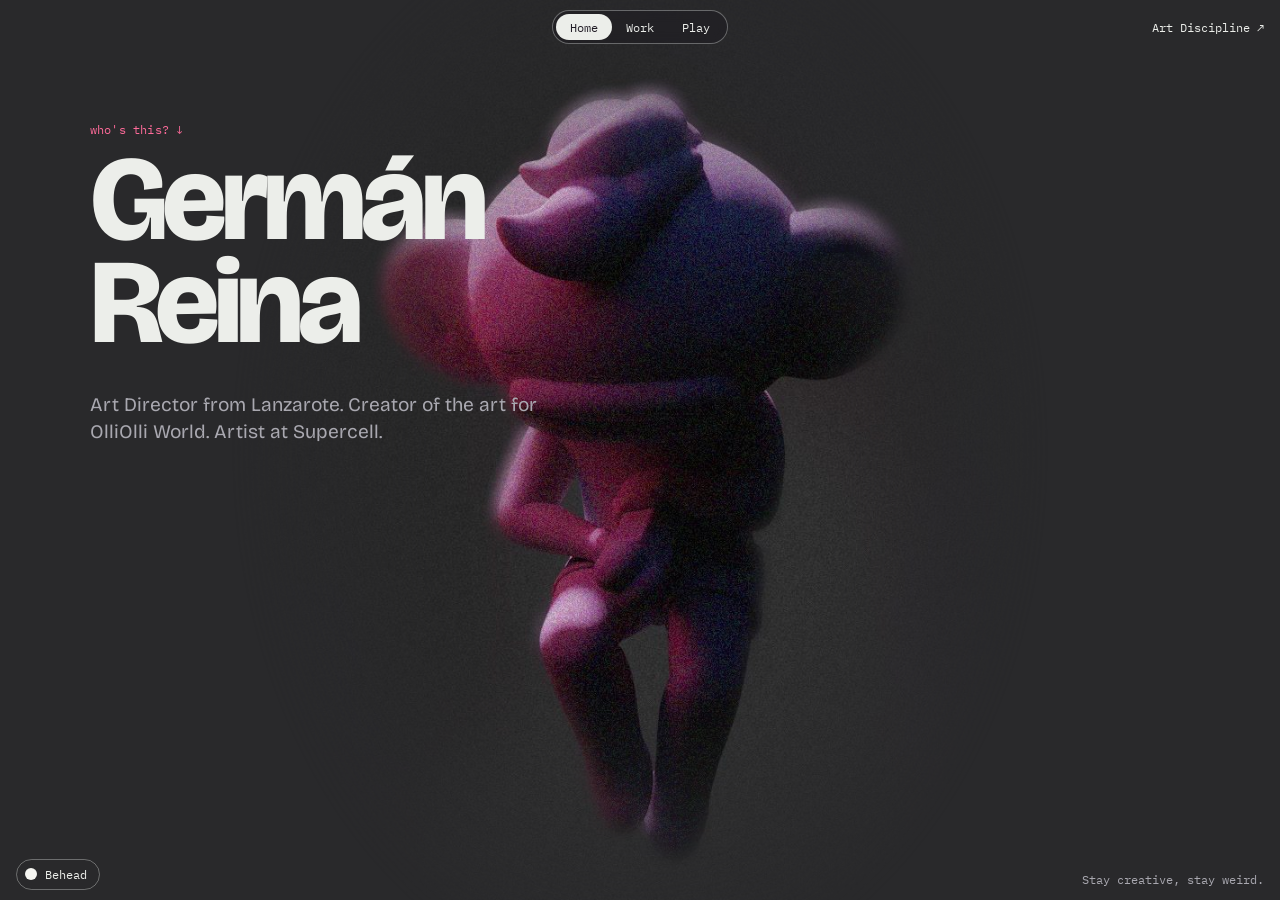
==== commit 35d864b1: "First tab is Home; a small line above the name says it opens About Co-Authored-By: Claude Fable 5.2 " ====
--- a/index.html
+++ b/index.html
@@ -14,7 +14,7 @@
 <!-- body:start -->
 <header class="bar">
   <nav class="modes" aria-label="View">
-    <a class="modes__btn" href="#gallery" data-mode="gallery">Living</a>
+    <a class="modes__btn" href="#gallery" data-mode="gallery">Home</a>
     <a class="modes__btn" href="#index" data-mode="index">Work</a>
     <a class="modes__btn" href="#play" data-mode="play">Play</a>
   </nav>
--- a/css/style.css
+++ b/css/style.css
@@ -1060,3 +1060,17 @@
   .fog i { animation: none; }
   .piece, .frame { transition: none; }
 }
+
+/* the small line above the name on the home page: says the name is a way in */
+.walk__tip {
+  display: inline-block;
+  margin-bottom: 10px;
+  font-family: var(--mono);
+  font-size: 0.74rem;
+  letter-spacing: 0.02em;
+  color: var(--accent);
+  text-decoration: none;
+  pointer-events: auto;
+}
+.walk__tip:hover { text-decoration: underline; }
+.gallery.is-skull .walk__tip { opacity: 0; pointer-events: none; }
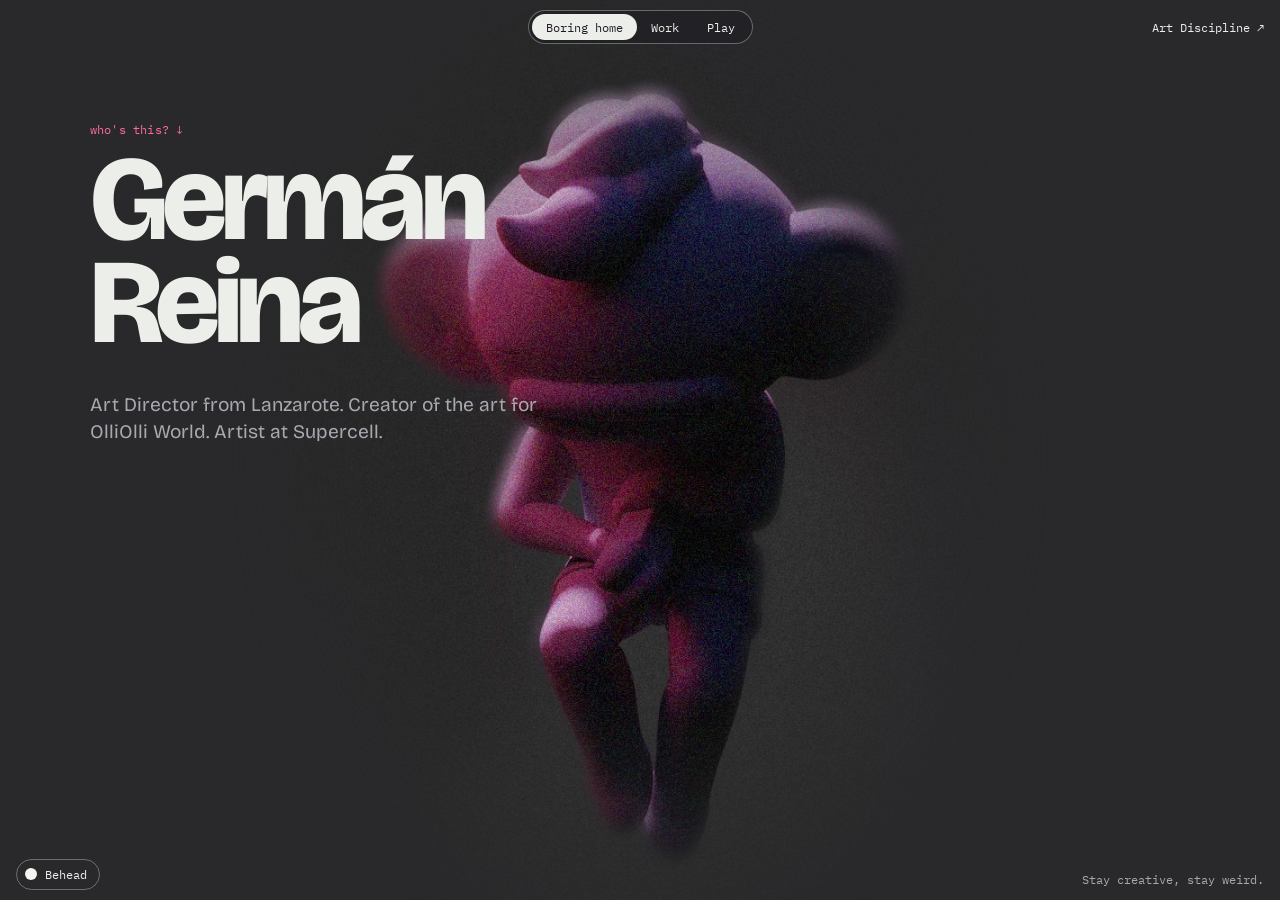
==== commit 08364c6d: "Boring home tab; one left edge for every page heading; Play heading names the open preview Co-Author" ====
--- a/index.html
+++ b/index.html
@@ -14,7 +14,7 @@
 <!-- body:start -->
 <header class="bar">
   <nav class="modes" aria-label="View">
-    <a class="modes__btn" href="#gallery" data-mode="gallery">Home</a>
+    <a class="modes__btn" href="#gallery" data-mode="gallery">Boring home</a>
     <a class="modes__btn" href="#index" data-mode="index">Work</a>
     <a class="modes__btn" href="#play" data-mode="play">Play</a>
   </nav>
@@ -83,7 +83,7 @@
   </section>
   <section class="view play" id="view-play" aria-label="Play" hidden>
     <div class="play__head">
-      <h1 class="index__title">Play</h1>
+      <h1 class="index__title">Play <span class="play__now" id="play-now" aria-live="polite"></span></h1>
       <p class="play__note">Interactive sites and games.</p>
     </div>
     <figure class="play__frame" id="play-frame" aria-hidden="true">
--- a/css/style.css
+++ b/css/style.css
@@ -17,6 +17,8 @@
 
   --gutter-l: max(16px, env(safe-area-inset-left, 0px));
   --gutter-r: max(16px, env(safe-area-inset-right, 0px));
+  --edge: max(var(--gutter-l), 7vw); /* where the name and every page heading start, so they line up from page to page */
+  --edge-r: max(var(--gutter-r), 7vw);
   color-scheme: light;
 }
 
@@ -337,7 +339,7 @@
 .walk canvas { display: block; width: 100%; height: 100%; touch-action: none; }
 .walk__intro {
   position: absolute;
-  left: max(16px, 7vw);
+  left: var(--edge);
   top: 9%;
   pointer-events: none;
 }
@@ -559,11 +561,9 @@
 
 .index.is-end::after { opacity: 0; } /* at the very bottom there is nothing left to blur, so the page ends clean */
 .index__wrap {
-  max-width: 68rem;
-  margin: 0 auto;
   padding-block: clamp(24px, 5vw, 56px);
-  padding-left: var(--gutter-l);
-  padding-right: var(--gutter-r);
+  padding-left: var(--edge);
+  padding-right: var(--edge-r);
 }
 .index__head {
   display: flex;
@@ -727,7 +727,8 @@
 .play__head {
   position: absolute;
   z-index: 4;
-  left: max(16px, 6vw, env(safe-area-inset-left, 0px));
+  left: var(--edge);
+  right: var(--edge-r);
   top: clamp(24px, 5vw, 56px);
   transition: opacity 0.3s ease, filter 0.3s ease;
 }
@@ -757,7 +758,7 @@
   right: 0;
   bottom: 0;
   margin: 0;
-  padding: 34px max(16px, 6vw, env(safe-area-inset-right, 0px)) calc(12px + env(safe-area-inset-bottom, 0px)) max(16px, 6vw, env(safe-area-inset-left, 0px));
+  padding: 34px var(--edge-r) calc(12px + env(safe-area-inset-bottom, 0px)) var(--edge);
   background: linear-gradient(rgba(245, 245, 241, 0), var(--paper) 55%); /* the wheel's names fade out behind the links */
   font-family: var(--mono);
   font-size: 0.8rem;
@@ -1074,3 +1075,8 @@
 }
 .walk__tip:hover { text-decoration: underline; }
 .gallery.is-skull .walk__tip { opacity: 0; pointer-events: none; }
+
+@media (max-width: 720px) { :root { --edge: var(--gutter-l); --edge-r: var(--gutter-r); } }
+/* the name being previewed, written after "Play" in the heading */
+.play__now { display: inline-block; opacity: 0; transform: translateX(-10px); filter: blur(4px); transition: opacity 0.2s ease, transform 0.2s ease, filter 0.2s ease; }
+.play__now.is-on { opacity: 1; transform: none; filter: none; transition: opacity 0.4s ease 0.1s, transform 0.45s cubic-bezier(0.2, 0.8, 0.2, 1) 0.1s, filter 0.4s ease 0.1s; }
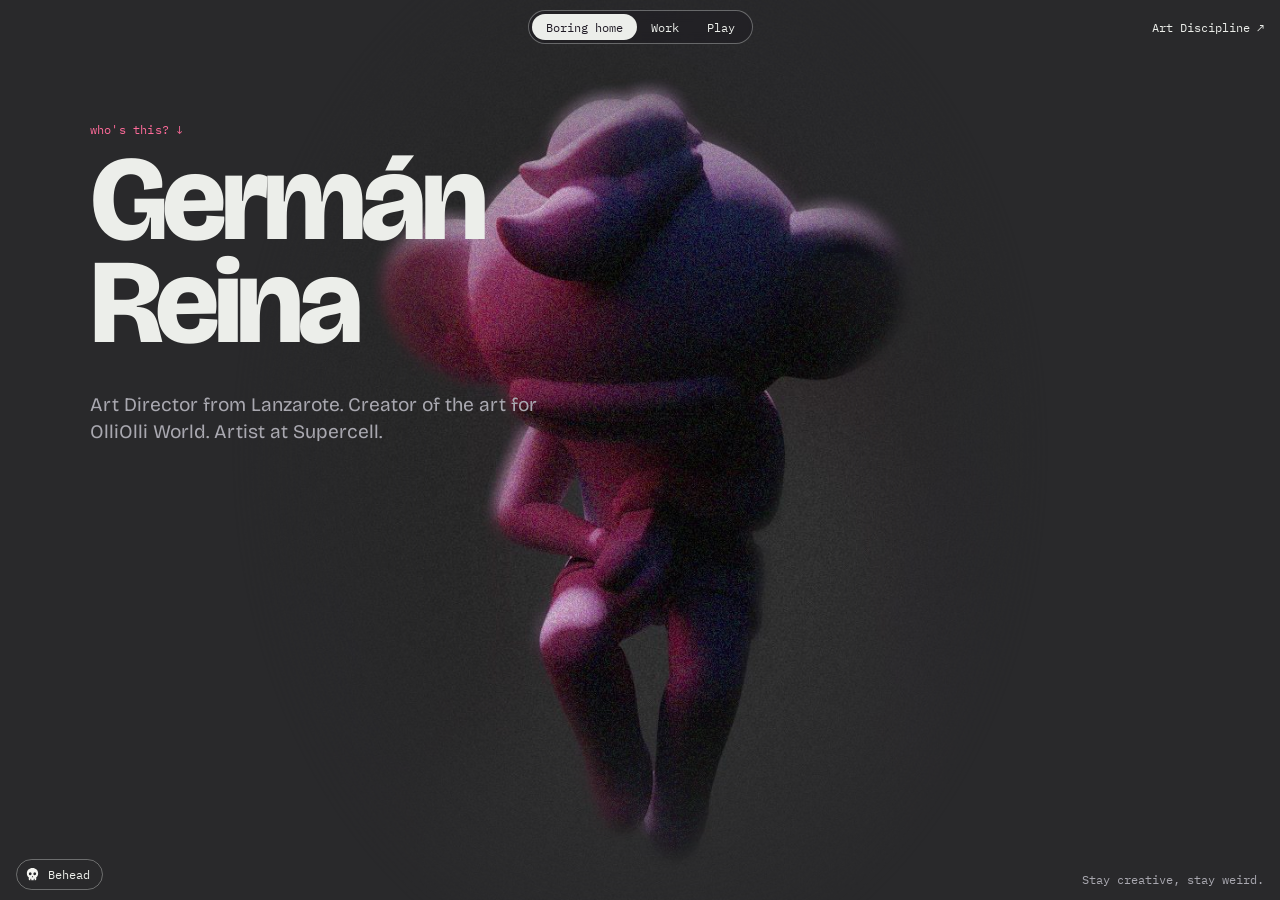
==== commit cbbe2aa0: "Wheel shrinks behind an open preview; heading name at wheel size; skull icon on Behead Co-Authored-B" ====
--- a/index.html
+++ b/index.html
@@ -32,7 +32,7 @@
       </div>
       <div class="walltext walk__intro" id="hero-intro"></div>
     </div>
-    <button class="daybtn" id="daybtn" type="button" aria-pressed="false"><span class="daybtn__dot" aria-hidden="true"></span><span id="daybtn-label">Behead</span></button>
+    <button class="daybtn" id="daybtn" type="button" aria-pressed="false"><svg class="daybtn__skull" aria-hidden="true" viewBox="0 0 16 16" width="15" height="15"><path fill="currentColor" fill-rule="evenodd" d="M8 1C4.4 1 2 3.5 2 6.8c0 1.9.8 3.3 2 4.2V13c0 .6.4 1 1 1h.7v-1.4h1V14h2.6v-1.4h1V14h.7c.6 0 1-.4 1-1v-2c1.200-.9 2-2.300 2-4.200C14 3.500 11.600 1 8 1ZM5.600 5.600a1.500 1.600 0 1 0 0 3.200 1.500 1.600 0 0 0 0-3.200Zm4.800 0a1.500 1.600 0 1 0 0 3.200 1.500 1.600 0 0 0 0-3.200ZM8 9.300l-.9 1.700h1.800L8 9.300Z"/></svg><span id="daybtn-label">Behead</span></button>
     <div class="room" id="room" hidden></div>
     <div class="gallery__foot">
       <span id="room-count"></span>
--- a/css/style.css
+++ b/css/style.css
@@ -685,8 +685,8 @@
   font-size: 0.75rem;
   cursor: pointer;
 }
-.daybtn__dot { width: 12px; height: 12px; border-radius: 50%; background: var(--paper); }
-.daybtn[aria-pressed="true"] .daybtn__dot { background: var(--accent); }
+.daybtn__skull { flex: none; color: var(--paper); }
+.daybtn[aria-pressed="true"] .daybtn__skull { color: var(--accent); }
 .daybtn:hover { border-color: var(--accent); color: var(--accent); }
 .daybtn:focus-visible { outline-color: var(--star); }
 /* skull mode: a touch darker, the name out of focus so the skull has the stage */
@@ -829,7 +829,7 @@
 }
 .play__tag { display: none; }
 /* ---- the wheel ---- */
-.play.is-wheel .play__list { display: block; transition: none; transform: none; transform-style: preserve-3d; pointer-events: none; } /* names set back in depth would otherwise sit behind the list's own surface and miss the pointer */
+.play.is-wheel .play__list { display: block; transition: none; transform-style: preserve-3d; pointer-events: none; } /* names set back in depth would otherwise sit behind the list's own surface and miss the pointer */
 .play.is-wheel .play__item {
   position: absolute;
   left: 0;
@@ -1078,5 +1078,5 @@
 
 @media (max-width: 720px) { :root { --edge: var(--gutter-l); --edge-r: var(--gutter-r); } }
 /* the name being previewed, written after "Play" in the heading */
-.play__now { display: inline-block; opacity: 0; transform: translateX(-10px); filter: blur(4px); transition: opacity 0.2s ease, transform 0.2s ease, filter 0.2s ease; }
+.play__now { display: inline-block; margin-left: 0.25em; letter-spacing: -0.045em; vertical-align: baseline; opacity: 0; transform: translateX(-10px); filter: blur(4px); transition: opacity 0.2s ease, transform 0.2s ease, filter 0.2s ease; }
 .play__now.is-on { opacity: 1; transform: none; filter: none; transition: opacity 0.4s ease 0.1s, transform 0.45s cubic-bezier(0.2, 0.8, 0.2, 1) 0.1s, filter 0.4s ease 0.1s; }
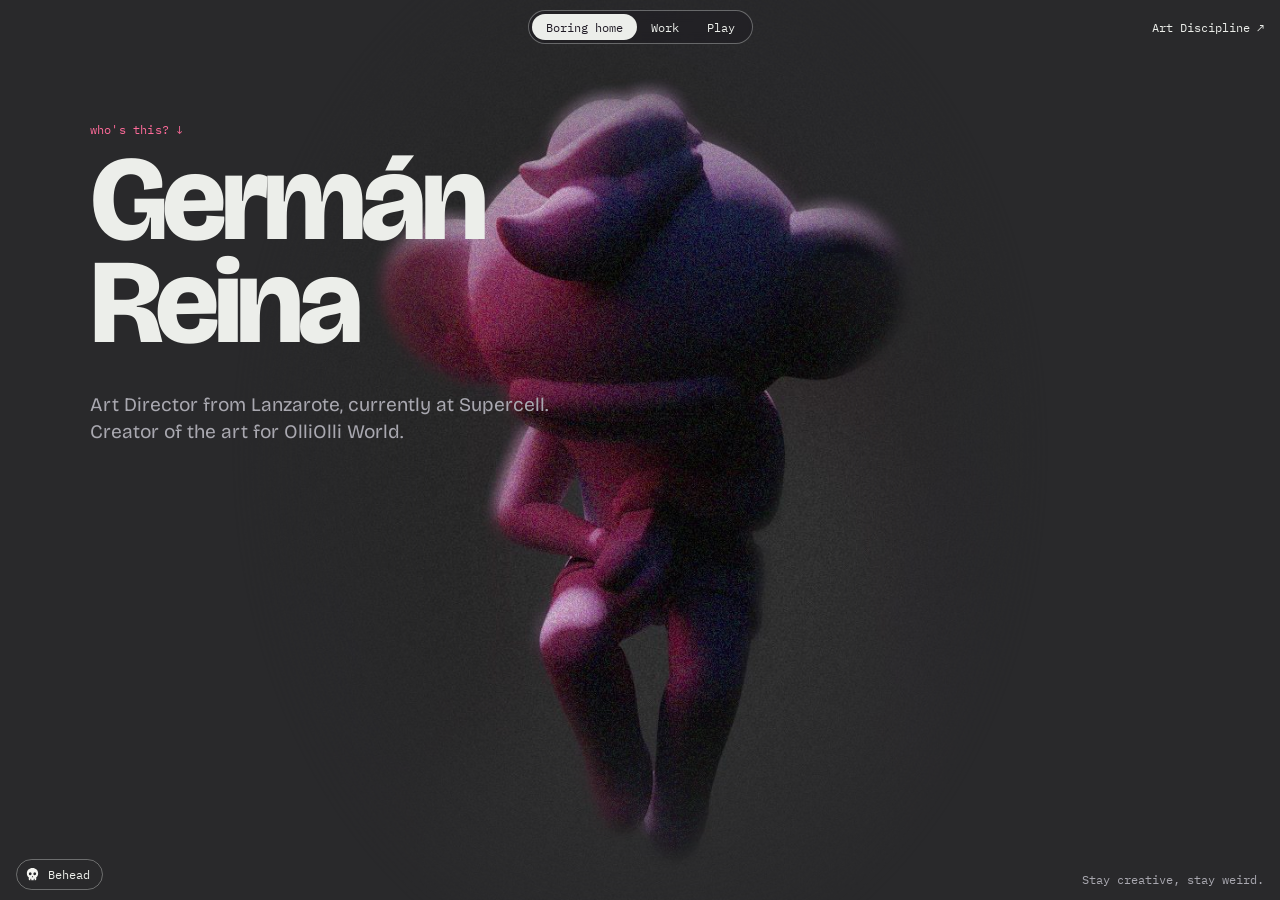
==== commit a6e7f806: "Home line: currently at Supercell, OlliOlli World on its own line Co-Authored-By: Claude Fable 5.2 <" ====
--- a/index.html
+++ b/index.html
@@ -4,7 +4,7 @@
 <meta charset="utf-8">
 <meta name="viewport" content="width=device-width, initial-scale=1, viewport-fit=cover">
 <title>Germán Reina</title>
-<meta name="description" content="Germán Reina. Art Director from Lanzarote. Creator of the art for OlliOlli World. Artist at Supercell.">
+<meta name="description" content="Germán Reina. Art Director from Lanzarote, currently at Supercell. Creator of the art for OlliOlli World.">
 <link rel="preconnect" href="https://fonts.googleapis.com">
 <link rel="preconnect" href="https://fonts.gstatic.com" crossorigin>
 <link rel="stylesheet" href="https://fonts.googleapis.com/css2?family=Bricolage+Grotesque:opsz,wght@12..96,400..800&family=IBM+Plex+Mono:wght@400;500&display=swap">
@@ -46,7 +46,7 @@
         <h1 class="index__title">Work</h1>
         <div class="filters" role="group" aria-label="Filter projects">
           <button class="chip" type="button" data-filter="all" aria-pressed="true">Everything</button>
-          <button class="chip" type="button" data-filter="studio" aria-pressed="false">Games and studio work</button>
+          <button class="chip" type="button" data-filter="studio" aria-pressed="false">Studio work</button>
           <button class="chip" type="button" data-filter="own" aria-pressed="false">Own projects</button>
         </div>
       </div>
@@ -62,24 +62,29 @@
         <div class="about__main">
           <p class="about__lead" id="about-lead"></p>
           <p class="about__text" id="about-text"></p>
-          <h2>Get in touch</h2>
-          <p class="about__mail"><a id="about-mail"></a></p>
-          <div class="about__links" id="about-links"></div>
+          <section class="about__block">
+            <h2>Experience</h2>
+            <div class="rows" id="experience"></div>
+          </section>
         </div>
-        <figure class="about__photo" id="about-photo"></figure>
+        <div class="about__side">
+          <figure class="about__photo" id="about-photo"></figure>
+          <section class="about__block">
+            <h2>Talks &amp; workshops</h2>
+            <div class="rows" id="talks"></div>
+          </section>
+        </div>
       </div>
-      <div class="cols">
-        <section>
-          <h2>Experience</h2>
-          <div class="rows" id="experience"></div>
-        </section>
-        <section>
-          <h2>Talks &amp; workshops</h2>
-          <div class="rows" id="talks"></div>
-        </section>
-      </div>
+      <section class="about__contact">
+        <h2>Get in touch</h2>
+        <p class="about__mail"><a id="about-mail"></a></p>
+        <div class="about__links" id="about-links"></div>
+      </section>
       <footer class="index__foot about__foot" id="about-foot"></footer>
     </div>
+  </section>
+  <section class="view index project" id="view-project" aria-label="Project" hidden>
+    <div class="index__wrap" id="project-body"></div>
   </section>
   <section class="view play" id="view-play" aria-label="Play" hidden>
     <div class="play__head">
@@ -98,6 +103,16 @@
   </section>
 </main>
 
+<dialog class="zoom" id="zoom" aria-label="Image">
+  <div class="zoom__stage" id="zoom-stage"><img id="zoom-img" alt=""></div>
+  <div class="zoom__bar">
+    <span class="zoom__cap" id="zoom-cap"></span>
+    <button type="button" id="zoom-prev" aria-label="Previous image">←</button>
+    <button type="button" id="zoom-next" aria-label="Next image">→</button>
+    <button type="button" id="zoom-size">Actual size</button>
+    <button type="button" id="zoom-close">Close ✕</button>
+  </div>
+</dialog>
 <dialog class="sheet" id="sheet" aria-labelledby="sheet-title">
   <button class="sheet__close" type="button" id="sheet-close" aria-label="Close">Close ✕</button>
   <div class="sheet__body" id="sheet-body"></div>
--- a/css/style.css
+++ b/css/style.css
@@ -86,7 +86,7 @@
 }
 .modes { position: relative; touch-action: pan-y; user-select: none; -webkit-user-select: none; cursor: grab; }
 .modes.is-dragging, .modes.is-dragging .modes__btn { cursor: grabbing; }
-.modes__btn { position: relative; z-index: 1; transition: color 0.2s ease; -webkit-tap-highlight-color: transparent; }
+.modes__btn { position: relative; z-index: 1; white-space: nowrap; transition: color 0.2s ease; -webkit-tap-highlight-color: transparent; }
 .modes__btn.is-under { color: var(--paper); }
 .modes__thumb { /* the pill that slides along the track; it overshoots a touch and settles */
   position: absolute;
@@ -730,6 +730,7 @@
   left: var(--edge);
   right: var(--edge-r);
   top: clamp(24px, 5vw, 56px);
+  pointer-events: none; /* the heading never gets between the pointer and the wheel */
   transition: opacity 0.3s ease, filter 0.3s ease;
 }
 /* the top of the page keeps its heading readable: names sliding up under it fade and blur out */
@@ -740,13 +741,13 @@
   left: 0;
   right: 0;
   top: 0;
-  height: clamp(165px, 27vh, 230px);
+  height: clamp(140px, 24vh, 205px); /* solid behind the heading and its note, then a short fade: no half-hidden names beside the title */
   pointer-events: none;
-  background: linear-gradient(var(--paper) 45%, rgba(245, 245, 241, 0));
+  background: linear-gradient(var(--paper) 80%, rgba(245, 245, 241, 0));
   -webkit-backdrop-filter: blur(7px);
   backdrop-filter: blur(7px);
-  -webkit-mask-image: linear-gradient(#000 55%, transparent);
-  mask-image: linear-gradient(#000 55%, transparent);
+  -webkit-mask-image: linear-gradient(#000 84%, transparent);
+  mask-image: linear-gradient(#000 84%, transparent);
 }
 .play__foot {
   position: absolute;
@@ -845,7 +846,7 @@
   z-index: 3;
   left: 0;
   top: 0;
-  width: min(42vw, 38rem, 78vh);
+  width: min(40vw, 34rem, 62vh);
   transform-origin: 0 0;
   transition: opacity 0.16s ease; /* its growth is driven frame by frame, on the same clock as the wheel */
 }
@@ -926,15 +927,20 @@
   letter-spacing: -0.025em;
   text-wrap: balance;
 }
-#view-about .about__text { margin: 0.9em 0 2em; max-width: 34rem; font-size: 1.1rem; }
-.about__mail { font-size: clamp(1.1rem, 2vw, 1.4rem); font-weight: 700; overflow-wrap: anywhere; }
+#view-about .about__text { margin: 0.9em 0 0; max-width: 36rem; font-size: 1.2rem; line-height: 1.45; }
+.about__block { margin-top: clamp(28px, 4vw, 48px); }
+.about__photo { margin: 0; }
+.about__contact { margin-top: clamp(40px, 7vw, 96px); padding-top: clamp(20px, 3vw, 36px); border-top: 1px solid var(--ink); }
+.about__mail { margin: 0.2em 0 0; font-size: clamp(1.5rem, 4.6vw, 3.6rem); font-weight: 800; letter-spacing: -0.035em; line-height: 1.05; overflow-wrap: anywhere; }
+.about__mail a { text-decoration: none; }
+.about__mail a:hover { color: var(--accent); }
 .about__links {
   display: flex;
   flex-wrap: wrap;
-  gap: 6px 16px;
-  margin-top: 14px;
-  font-family: var(--mono);
-  font-size: 0.82rem;
+  gap: 8px 22px;
+  margin-top: 18px;
+  font-family: var(--mono);
+  font-size: 0.95rem;
 }
 .about__photo img { display: block; width: 100%; height: auto; }
 .about__photo figcaption { margin-top: 6px; font-family: var(--mono); font-size: 0.72rem; color: var(--ink-soft); }
@@ -963,7 +969,9 @@
 .sheet__links { display: flex; flex-direction: column; align-items: flex-start; gap: 6px; margin: 0; font-family: var(--mono); font-size: 0.85rem; }
 @media (max-width: 720px) {
   .about, .cols { grid-template-columns: minmax(0, 1fr); }
+  .about__side { display: contents; }
   .about__photo { order: -1; }
+  .about { display: flex; flex-direction: column; }
   .xrow { grid-template-columns: minmax(0, 1fr); gap: 2px; }
   .walk__doors { margin-top: 1em; }
   .walk__door { padding: 6px 0 7px; }
@@ -1080,3 +1088,63 @@
 /* the name being previewed, written after "Play" in the heading */
 .play__now { display: inline-block; margin-left: 0.25em; letter-spacing: -0.045em; vertical-align: baseline; opacity: 0; transform: translateX(-10px); filter: blur(4px); transition: opacity 0.2s ease, transform 0.2s ease, filter 0.2s ease; }
 .play__now.is-on { opacity: 1; transform: none; filter: none; transition: opacity 0.4s ease 0.1s, transform 0.45s cubic-bezier(0.2, 0.8, 0.2, 1) 0.1s, filter 0.4s ease 0.1s; }
+
+/* ---------- project page ---------- */
+.project__back { display: inline-block; margin-bottom: 14px; font-family: var(--mono); font-size: 0.8rem; text-decoration: none; }
+.project__back:hover { text-decoration: underline; }
+.project__line { margin: 0.5em 0 0; max-width: 44rem; font-size: clamp(1.2rem, 2.2vw, 1.7rem); font-weight: 600; line-height: 1.2; letter-spacing: -0.015em; text-wrap: balance; }
+.facts { display: flex; flex-wrap: wrap; gap: 14px 44px; margin: clamp(20px, 3vw, 34px) 0 0; padding: 14px 0; border-top: 1px solid var(--ink); border-bottom: 1px solid var(--line); }
+.facts dt { font-family: var(--mono); font-size: 0.7rem; letter-spacing: 0.06em; text-transform: uppercase; color: var(--ink-soft); }
+.facts dd { margin: 3px 0 0; font-size: 1rem; font-weight: 600; }
+.shot { margin: 0; min-width: 0; }
+.shot__btn { display: block; width: 100%; padding: 0; border: 1px solid var(--ink); background: var(--line); cursor: zoom-in; }
+.shot__btn img { display: block; width: 100%; height: auto; }
+.shot__btn:hover { outline: 3px solid var(--accent); outline-offset: -1px; }
+.shot figcaption { margin-top: 6px; font-family: var(--mono); font-size: 0.74rem; color: var(--ink-soft); }
+.glance { display: grid; grid-template-columns: repeat(3, minmax(0, 1fr)); gap: clamp(10px, 1.6vw, 22px); margin-top: clamp(22px, 4vw, 48px); }
+.glance .shot--lead { grid-column: 1 / -1; }
+.glance .shot:not(.shot--lead) img { aspect-ratio: 4 / 3; object-fit: cover; }
+.project__grid { display: grid; grid-template-columns: 12rem minmax(0, 1fr); gap: clamp(24px, 4vw, 64px); margin-top: clamp(40px, 7vw, 96px); }
+.project__nav { position: sticky; top: 20px; align-self: start; display: flex; flex-direction: column; align-items: flex-start; gap: 4px; }
+.project__link { padding: 4px 0; border: 0; background: none; font-family: var(--mono); font-size: 0.8rem; text-align: left; color: var(--ink-soft); cursor: pointer; }
+.project__link:hover, .project__link.is-here { color: var(--ink); }
+.project__link.is-here::before { content: "→ "; color: var(--accent); }
+.chapter { padding-bottom: clamp(48px, 8vw, 110px); scroll-margin-top: 16px; }
+.chapter__title { margin: 0; font-size: clamp(1.8rem, 4.4vw, 3.2rem); font-weight: 800; line-height: 1; letter-spacing: -0.035em; }
+.chapter__brief { margin: 0.6em 0 0; max-width: 40rem; font-size: 1.1rem; }
+.chapter__finals { display: grid; gap: clamp(14px, 2vw, 28px); margin-top: clamp(16px, 2.4vw, 28px); }
+.chapter__finals.is-pairs { grid-template-columns: repeat(2, minmax(0, 1fr)); }
+.process { margin-top: clamp(16px, 2.4vw, 28px); border-top: 1px solid var(--ink); border-bottom: 1px solid var(--ink); }
+.process summary { padding: 12px 0; font-family: var(--mono); font-size: 0.85rem; cursor: pointer; list-style: none; }
+.process summary::-webkit-details-marker { display: none; }
+.process summary::before { content: "+ "; color: var(--accent); }
+.process[open] summary::before { content: "− "; }
+.process summary:hover { color: var(--accent); }
+.round { display: grid; grid-template-columns: 6rem minmax(0, 1fr); gap: 14px; padding: 14px 0; border-top: 1px solid var(--line); }
+.round__label { font-family: var(--mono); font-size: 0.76rem; color: var(--ink-soft); padding-top: 2px; }
+.round__strip { display: flex; gap: 12px; overflow-x: auto; padding-bottom: 8px; scroll-snap-type: x proximity; }
+.shot--small { flex: none; width: clamp(180px, 24vw, 300px); scroll-snap-align: start; }
+.shot--small img { aspect-ratio: 4 / 3; object-fit: cover; }
+.project__foot a { text-decoration: underline; }
+@media (max-width: 720px) {
+  .glance { grid-template-columns: repeat(2, minmax(0, 1fr)); }
+  .project__grid { display: block; }
+  .project__nav { position: sticky; top: 0; z-index: 2; flex-direction: row; gap: 4px 16px; overflow-x: auto; margin: 0 calc(-1 * var(--edge)); padding: 10px var(--edge); background: var(--paper); border-bottom: 1px solid var(--line); white-space: nowrap; }
+  .project__main { margin-top: 28px; }
+  .chapter__finals.is-pairs { grid-template-columns: minmax(0, 1fr); }
+  .round { grid-template-columns: minmax(0, 1fr); gap: 6px; }
+  .shot--small { width: 62vw; }
+}
+/* an image opened large: fitted to the screen, or at its real size to scroll around */
+.zoom { width: 100vw; max-width: none; height: 100dvh; max-height: none; margin: 0; padding: 0; border: 0; background: var(--ink); color: var(--paper); }
+.zoom::backdrop { background: var(--ink); }
+.zoom[open] { display: flex; flex-direction: column; }
+.zoom__stage { flex: 1; min-height: 0; overflow: auto; display: flex; }
+.zoom__stage img { margin: auto; max-width: 100vw; max-height: calc(100dvh - 60px); object-fit: contain; cursor: zoom-in; }
+.zoom.is-actual .zoom__stage img { max-width: none; max-height: none; cursor: zoom-out; }
+.zoom__bar { flex: none; display: flex; flex-wrap: wrap; align-items: center; gap: 8px 14px; padding: 10px max(14px, env(safe-area-inset-right, 0px)) calc(10px + env(safe-area-inset-bottom, 0px)) max(14px, env(safe-area-inset-left, 0px)); font-family: var(--mono); font-size: 0.78rem; }
+.zoom__cap { flex: 1; min-width: 10rem; }
+.zoom__bar button { padding: 5px 12px; border: 1px solid rgba(245, 245, 241, 0.5); border-radius: 999px; background: none; color: inherit; font: inherit; cursor: pointer; }
+.zoom__bar button:hover { border-color: var(--accent); color: var(--accent); }
+
+.hero .walk__intro p { white-space: pre-line; } /* the line under the name can be given as two lines */
